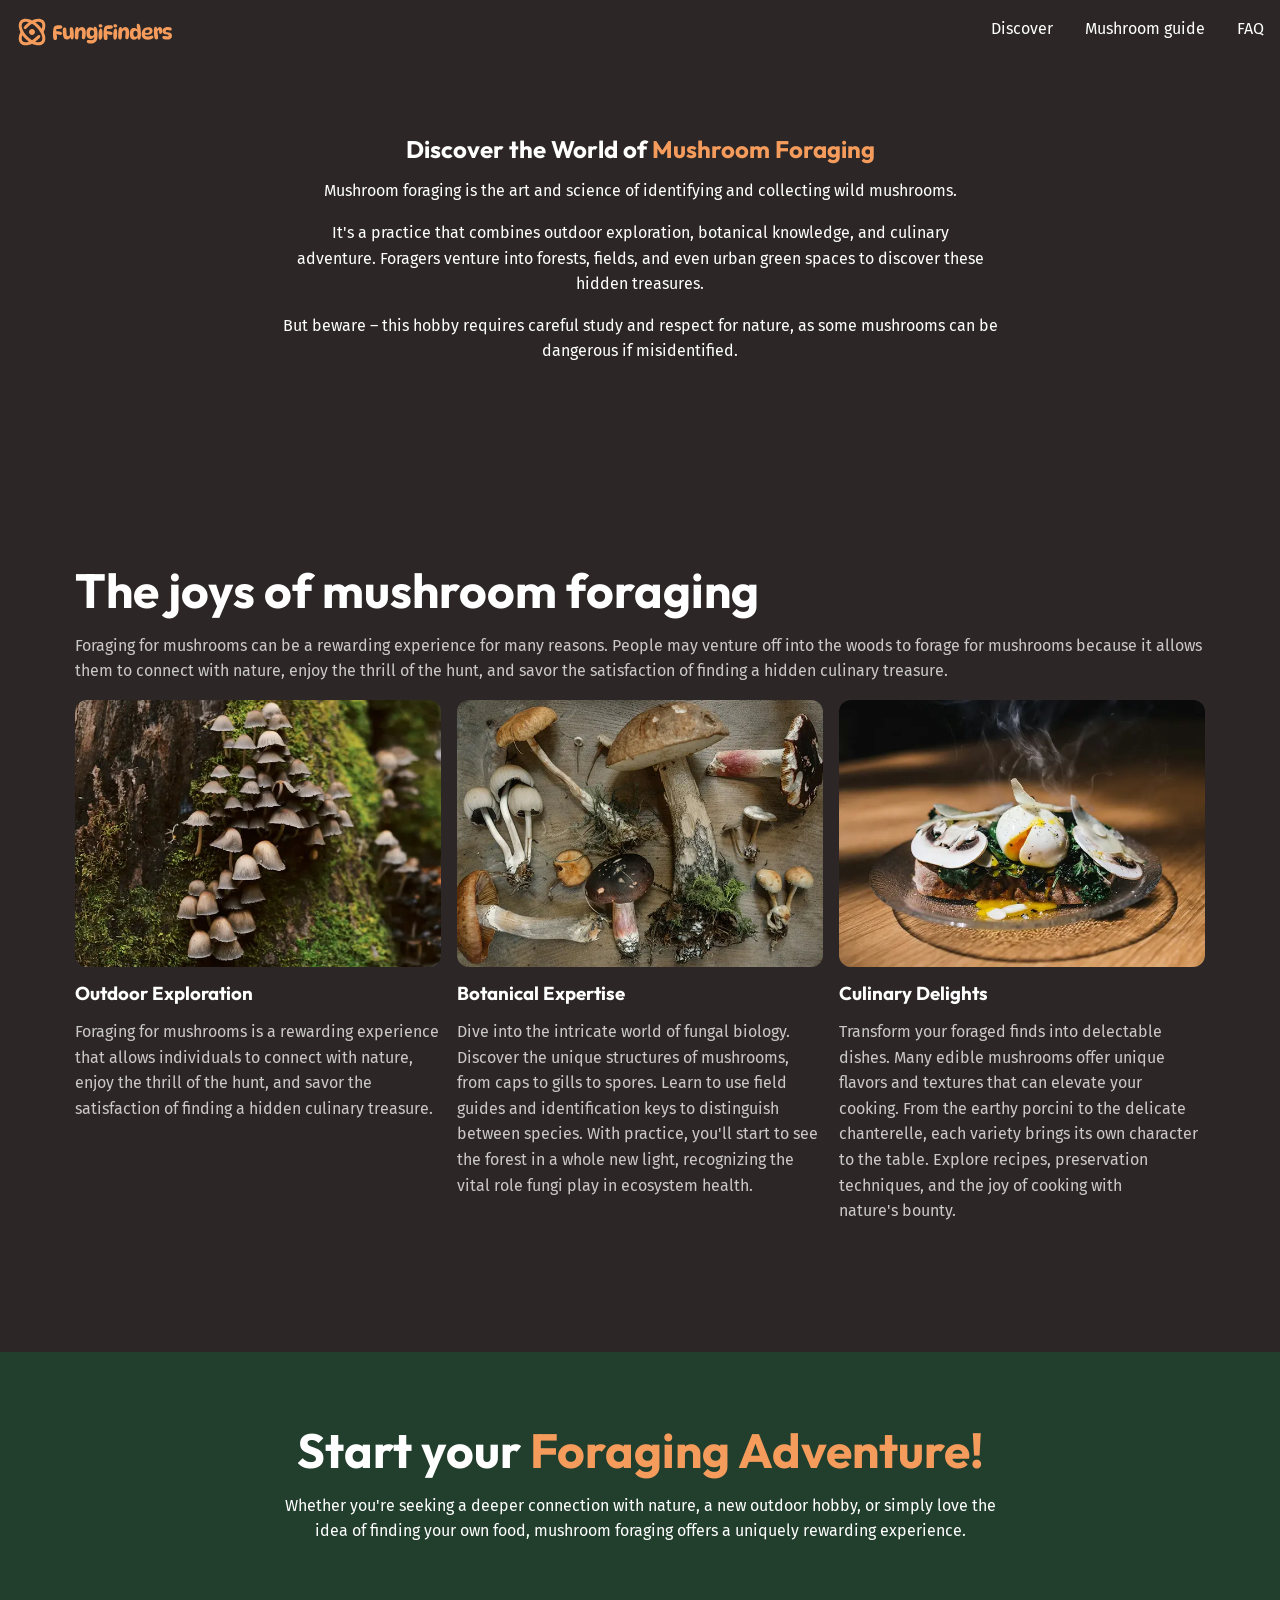
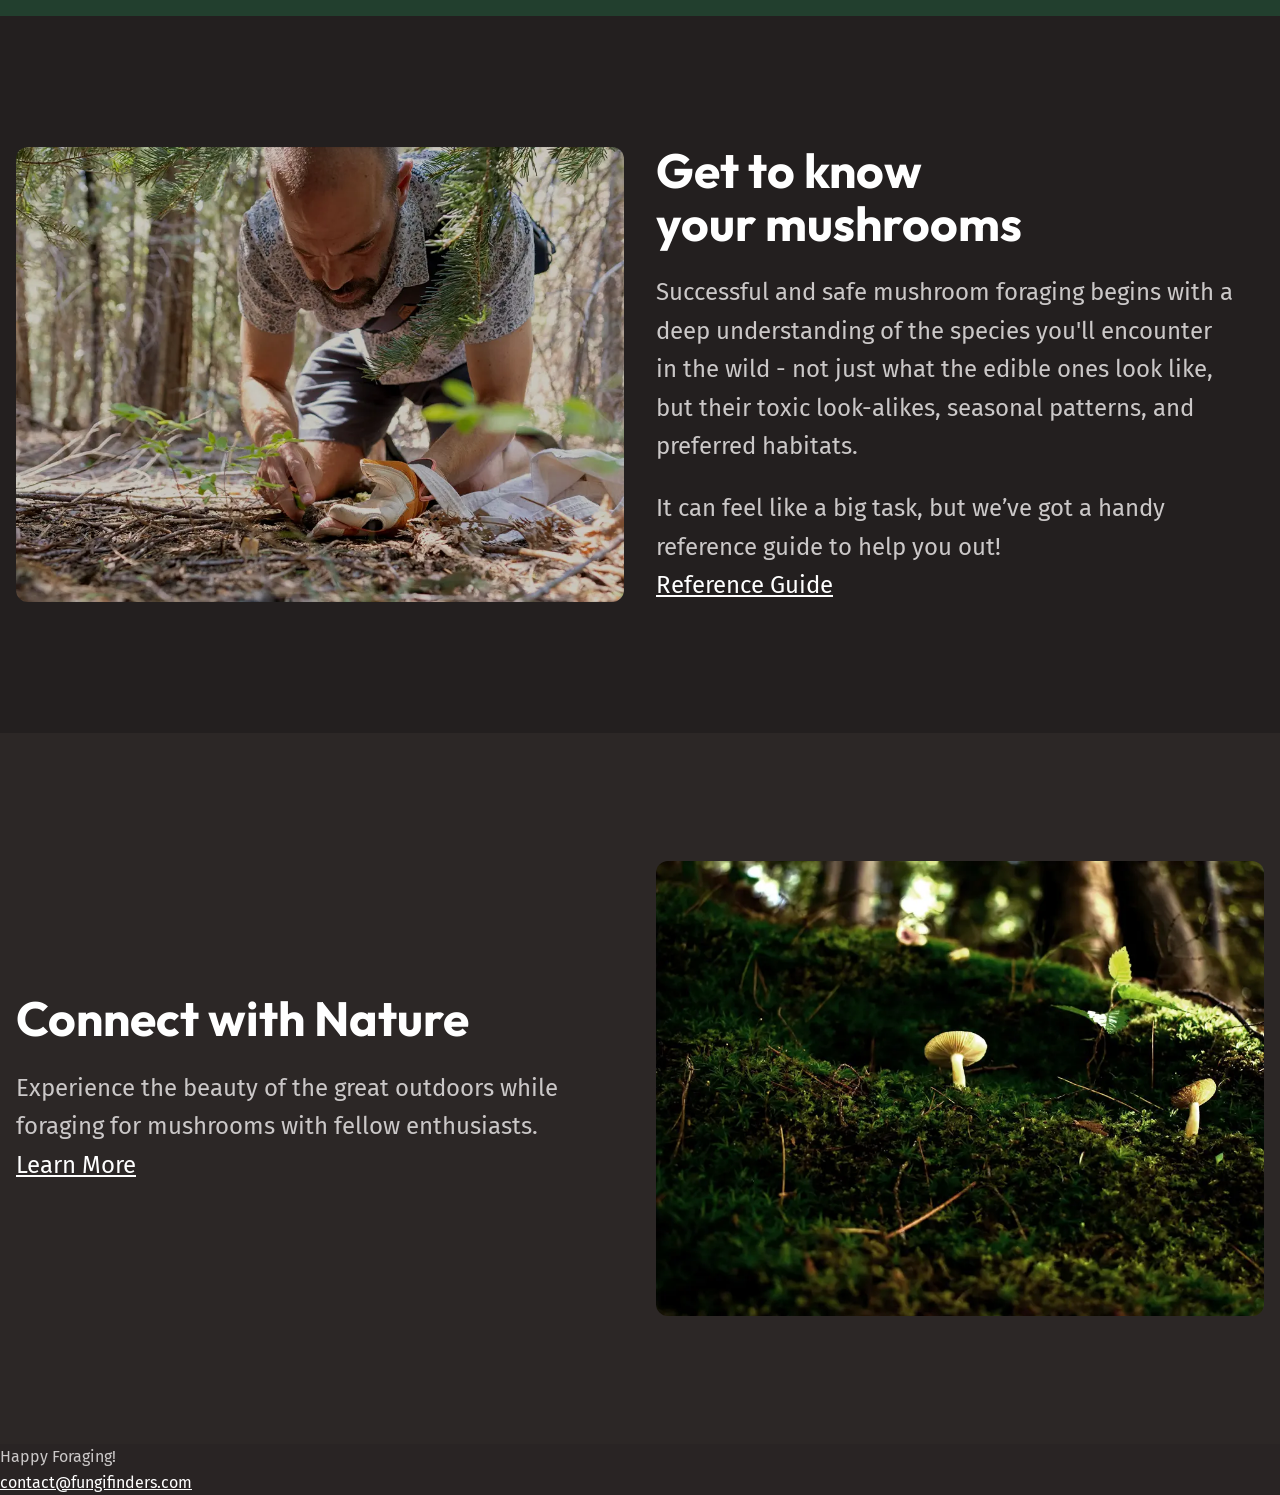
==== index.html @ a64740f5 "feat: creating flow by reintroduing margin via flow class and also gap using grid-flow class and add" ====
<!DOCTYPE html>
<html lang="en">
  <head>
    <meta charset="UTF-8" />
    <meta name="viewport" content="width=device-width, initial-scale=1.0" />
    <link href="styles/styles.css" rel="stylesheet" />
    <title>FungiFinders</title>
  </head>
  <body>
    <header class="site-header">
      <div class="wrapper" data-width="wide">
        <div class="site-header__inner">
          <img src="assets/images/fungi-finders.svg" alt="Fungi Finders" />
          <nav class="primary-navigation">
            <ul>
              <li><a href="/">Discover</a></li>
              <li><a href="#">Mushroom guide</a></li>
              <li><a href="#">FAQ</a></li>
            </ul>
          </nav>
        </div>
      </div>
    </header>
    <main>
      <section class="hero flow text-center section" data-padding="compact">
        <div class="wrapper">
          <h1>
            Discover the World of
            <span class="text-brand">Mushroom Foraging</span>
          </h1>
        </div>
        <div class="wrapper" data-width="narrow">
          <div class="flow text-high-contrast">
            <p>
              Mushroom foraging is the art and science of identifying and
              collecting wild mushrooms.
            </p>
            <p>
              It's a practice that combines outdoor exploration, botanical
              knowledge, and culinary adventure. Foragers venture into forests,
              fields, and even urban green spaces to discover these hidden
              treasures.
            </p>
            <p>
              But beware – this hobby requires careful study and respect for
              nature, as some mushrooms can be dangerous if misidentified.
            </p>
          </div>
        </div>
      </section>
      <section class="background-base section">
        <div class="wrapper flow">
          <h2 class="section-title">The joys of mushroom foraging</h2>
          <p>
            Foraging for mushrooms can be a rewarding experience for many
            reasons. People may venture off into the woods to forage for
            mushrooms because it allows them to connect with nature, enjoy the
            thrill of the hunt, and savor the satisfaction of finding a hidden
            culinary treasure.
          </p>
          <div class="equal-columns">
            <!-- Three Columns-->
            <div class="card grid-flow">
              <img
                src="assets/images/outdoor-exploration.webp"
                alt="Tightly grouped brown mushrooms growing up the side of a mossy tree trunk"
              />
              <h3>Outdoor Exploration</h3>
              <p>
                Foraging for mushrooms is a rewarding experience that allows
                individuals to connect with nature, enjoy the thrill of the
                hunt, and savor the satisfaction of finding a hidden culinary
                treasure.
              </p>
            </div>
            <div class="card grid-flow">
              <img
                src="assets/images/botanical-expertise.webp"
                alt="Various harvested wild mushrooms on a table"
              />
              <h3>Botanical Expertise</h3>
              <p>
                Dive into the intricate world of fungal biology. Discover the
                unique structures of mushrooms, from caps to gills to spores.
                Learn to use field guides and identification keys to distinguish
                between species. With practice, you'll start to see the forest
                in a whole new light, recognizing the vital role fungi play in
                ecosystem health.
              </p>
            </div>
            <div class="card grid-flow">
              <img
                src="assets/images/culinary-delight.webp"
                alt="A freshly cooked plate of food, still steaming, with several mushroom slices on it"
              />
              <h3>Culinary Delights</h3>
              <p>
                Transform your foraged finds into delectable dishes. Many edible
                mushrooms offer unique flavors and textures that can elevate
                your cooking. From the earthy porcini to the delicate
                chanterelle, each variety brings its own character to the table.
                Explore recipes, preservation techniques, and the joy of cooking
                with nature's bounty.
              </p>
            </div>
          </div>
        </div>
      </section>
      <section
        class="background-accent text-center section"
        data-padding="compact"
      >
        <div class="wrapper" data-width="narrow">
          <div class="flow text-high-contrast">
            <h2 class="section-title">
              Start your <span class="text-brand">Foraging Adventure!</span>
            </h2>
            <p>
              Whether you're seeking a deeper connection with nature, a new
              outdoor hobby, or simply love the idea of finding your own food,
              mushroom foraging offers a uniquely rewarding experience.
            </p>
          </div>
        </div>
      </section>
      <section class="background-extra-dark section">
        <div class="wrapper" data-width="wide">
          <div
            class="equal-columns"
            data-gap="large"
            data-vertical-alignment="centered"
          >
            <div>
              <img
                src="assets/images/get-to-know.webp"
                alt="A man on his hands and knees carefully digging a mushroom out of the forest floor"
              />
            </div>
            <div class="flow font-size-lg">
              <h2 class="section-title">Get to know your mushrooms</h2>
              <p>
                Successful and safe mushroom foraging begins with a deep
                understanding of the species you'll encounter in the wild - not
                just what the edible ones look like, but their toxic
                look-alikes, seasonal patterns, and preferred habitats.
              </p>
              <p>
                It can feel like a big task,
                <span>but we’ve got a handy reference guide</span>
                to help you out!
              </p>
              <a class="button" href="#"
                ><span class="visually-hidden"
                  >Learn more about wild mushrooms using our handy </span
                >Reference Guide</a
              >
            </div>
          </div>
        </div>
      </section>

      <section class="background-base section">
        <div class="wrapper" data-width="wide">
          <!-- Two Columns -->
          <div
            class="equal-columns"
            data-gap="large"
            data-vertical-alignment="centered"
          >
            <div class="flow font-size-lg">
              <h2 class="section-title">Connect with Nature</h2>
              <p>
                Experience the beauty of the great outdoors while foraging for
                mushrooms with fellow enthusiasts.
              </p>
              <a class="button" href="#"
                >Learn More
                <span class="visually-hidden">
                  about mushrooms with our helpful reference guide
                </span></a
              >
            </div>
            <div>
              <img
                src="assets/images/nature.webp"
                alt="A few small yellowish mushrooms growing on a mossy forest floor"
              />
            </div>
          </div>
        </div>
      </section>
    </main>
    <footer class="background-dark site-footer">
      <p>Happy Foraging!</p>
      <a href="mailto:contact@fungifinders.com">contact@fungifinders.com</a>
    </footer>
  </body>
</html>
---- styles/styles.css ----
@font-face {
  font-family: "Outfit";
  src: local("Outfit"), url("../assets/fonts/Outfit-Regular.ttf");
}

@font-face {
  font-family: "Outfit";
  src: local("Outfit Bold"), url("../assets/fonts/Outfit-Bold.ttf");
  font-weight: bold;
}

@font-face {
  font-family: "Fira Sans";
  src: local("FiraSans"), url("../assets/fonts/FiraSans-Regular.ttf");
}

@layer reset {
  *,
  *::before,
  *::after {
    box-sizing: border-box;
  }

  /* https://kilianvalkhof.com/2022/css-html/your-css-reset-needs-text-size-adjust-probably/ */
  html {
    -moz-text-size-adjust: none;
    -webkit-text-size-adjust: none;
    text-size-adjust: none;
  }

  body,
  h1,
  h2,
  h3,
  h4,
  p,
  figure,
  blockquote,
  dl,
  dd {
    margin: 0;
  }

  /* https://www.scottohara.me/blog/2019/01/12/lists-and-safari.html */
  [role="list"] {
    list-style: none;
    margin: 0;
    padding: 0;
  }

  body {
    min-block-size: 100vh;
    line-height: 1.6;
  }

  h1,
  h2,
  h3,
  button,
  input,
  label {
    line-height: 1.1;
  }

  h1,
  h2,
  h3,
  h4 {
    text-wrap: balance;
  }

  p,
  li {
    text-wrap: pretty;
  }

  img,
  picture {
    max-inline-size: 100%;
    display: block;
  }

  input,
  button,
  textarea,
  select {
    font: inherit;
  }
}

@layer base {
  :root {
    --clr-white: hsl(0, 0%, 100%);
    --clr-gray-100: hsl(0, 2%, 79%);
    --clr-brand-400: hsl(25, 88%, 75%);
    --clr-brand-500: hsl(25, 88%, 66%);
    --clr-green-400: hsl(143, 19%, 49%);
    --clr-green-500: hsl(143, 38%, 37%);
    --clr-green-600: hsl(145, 29%, 19%);
    --clr-brown-500: hsl(10, 5%, 25%);
    --clr-brown-600: hsl(9, 7%, 21%);
    --clr-brown-700: hsl(9, 8%, 16%);
    --clr-brown-800: hsl(0, 6%, 15%);
    --clr-brown-900: hsl(0, 6%, 13%);

    --clr-orange-500: hsl(28, 43%, 28%);
    --clr-red-500: hsl(359, 34%, 24%);
    --clr-teal-500: hsl(186, 42%, 25%);

    --ff-body: "Fira Sans", sans-serif;
    --ff-heading: "Outfit", sans-serif;

    --fs-300: 0.875rem;
    --fs-400: 1rem;
    --fs-500: 1.125rem;
    --fs-600: 1.25rem;
    --fs-700: 1.5rem;
    --fs-800: 2rem;
    --fs-900: 3.75rem;
    --fs-1000: 3.75rem;

    @media (width > 760px) {
      --fs-500: 1.25rem;
      --fs-600: 1.5rem;
      --fs-700: 2rem;
      --fs-800: 3rem;
      --fs-900: 5rem;
      --fs-1000: 7.5rem;
    }
  }

  :root {
    --text-main: var(--clr-gray-100);
    --text-high-contrast: var(--clr-white);
    --text-brand: var(--clr-brand-500);
    --text-brand-light: var(--clr-brand-400);

    --background-accent-light: var(--clr-green-400);
    --background-accent-main: var(--clr-green-500);
    --background-accent-dark: var(--clr-green-600);

    --background-extra-light: var(--clr-brown-500);
    --background-light: var(--clr-brown-600);
    --background-main: var(--clr-brown-700);
    --background-dark: var(--clr-brown-800);
    --background-extra-dark: var(--clr-brown-900);

    --font-size-heading-sm: var(--fs-700);
    --font-size-heading-regular: var(--fs-800);
    --font-size-heading-lg: var(--fs-900);
    --font-size-heading-xl: var(--fs-1000);

    --font-size-sm: var(--fs-300);
    --font-size-regular: var(--fs-400);
    --font-size-md: var(--fs-500);
    --font-size-lg: var(--fs-600);

    --border-radius-1: 0.25rem;
    --border-radius-2: 0.5rem;
    --border-radius-3: 0.75rem;
  }

  html {
    font-family: var(--ff-body);
    line-height: 1.6;
  }

  body {
    font-size: var(--font-size-regular);
    color: var(--text-main);
    background-color: var(--background-main);
  }

  h1,
  h2,
  h3,
  h4 {
    font-family: var(--ff-heading);
    font-weight: 700;
    color: var(--text-high-contrast);
  }

  a {
    color: var(--text-high-contrast);
  }

  a:hover,
  a:focus-visible {
    color: var(--text-brand);
  }

  img {
    border-radius: var(--border-radius-2);

    @media (width > 760px) {
      border-radius: var(--border-radius-3);
    }
  }
}

@layer layout {
  .flow > * + * {
    margin-block-start: 1em;
  }

  .grid-flow {
    display: grid;
    gap: var(--grid-flow-space, 1rem);
    align-content: start;
    justify-items: start;
  }

  .section {
    --padding: 3.75rem;
    padding-block: var(--padding);

    @media (width > 760px) {
      --padding: 8rem;

      &[data-padding="compact"] {
        --padding: 4.5rem;
      }
    }
  }

  .wrapper {
    --wrapper-max-size: 1130px;

    max-inline-size: var(--wrapper-max-size);
    margin-inline: auto;
    padding-inline: 1rem;

    /* help to match figma width size by removing padding from width*/
    box-sizing: content-box;

    &[data-width="narrow"] {
      --wrapper-max-size: 720px;
    }
    &[data-width="wide"] {
      --wrapper-max-size: 1330px;
    }
  }
}

@layer components {
  .site-header {
    padding-block: 1rem;
  }

  .site-header__inner {
    display: flex;
    justify-content: space-between;
    gap: 0.5rem 2rem;
    flex-wrap: wrap;
  }
  .primary-navigation {
    ul {
      display: flex;
      gap: 2rem;
      flex-wrap: wrap;
      list-style: none;
      margin: 0;
      padding: 0;
    }
    a {
      text-decoration: none;
    }
  }

  .equal-columns {
    display: grid;
    gap: var(--equal-columns-gap, 1rem);
    align-items: var(--equal-columns-vertical-alignment, stretch);

    @media (width > 760px) {
      grid-auto-flow: column;
      grid-auto-columns: 1fr;
    }

    &[data-gap="large"] {
      --equal-columns-gap: 2rem;
    }
    &[data-vertical-alignment="centered"] {
      --equal-columns-vertical-alignment: center;
    }
  }
}

@layer utilities {
  .visually-hidden {
    clip: rect(0 0 0 0);
    clip-path: inset(50%);
    height: 1px;
    overflow: hidden;
    position: absolute;
    white-space: nowrap;
    width: 1px;
  }

  .text-center {
    text-align: center;
  }

  .text-brand {
    color: var(--text-brand);
  }

  .text-high-contrast {
    color: var(--text-high-contrast);
  }

  .section-title {
    font-size: var(--font-size-heading-regular);
  }

  .background-base {
    background-color: var(--background-main);
  }
  .background-light {
    background-color: var(--background-light);
  }
  .background-extra-light {
    background-color: var(--background-extra-light);
  }
  .background-dark {
    background-color: var(--background-dark);
  }
  .background-extra-dark {
    background-color: var(--background-extra-dark);
  }

  .background-accent {
    background-color: var(--background-accent-dark);
  }

  .font-size-sm {
    font-size: var(--font-size-sm);
  }

  .font-size-regular {
    font-size: var(--font-size-regular);
  }
  .font-size-md {
    font-size: var(--font-size-md);
  }
  .font-size-lg {
    font-size: var(--font-size-lg);
  }
}
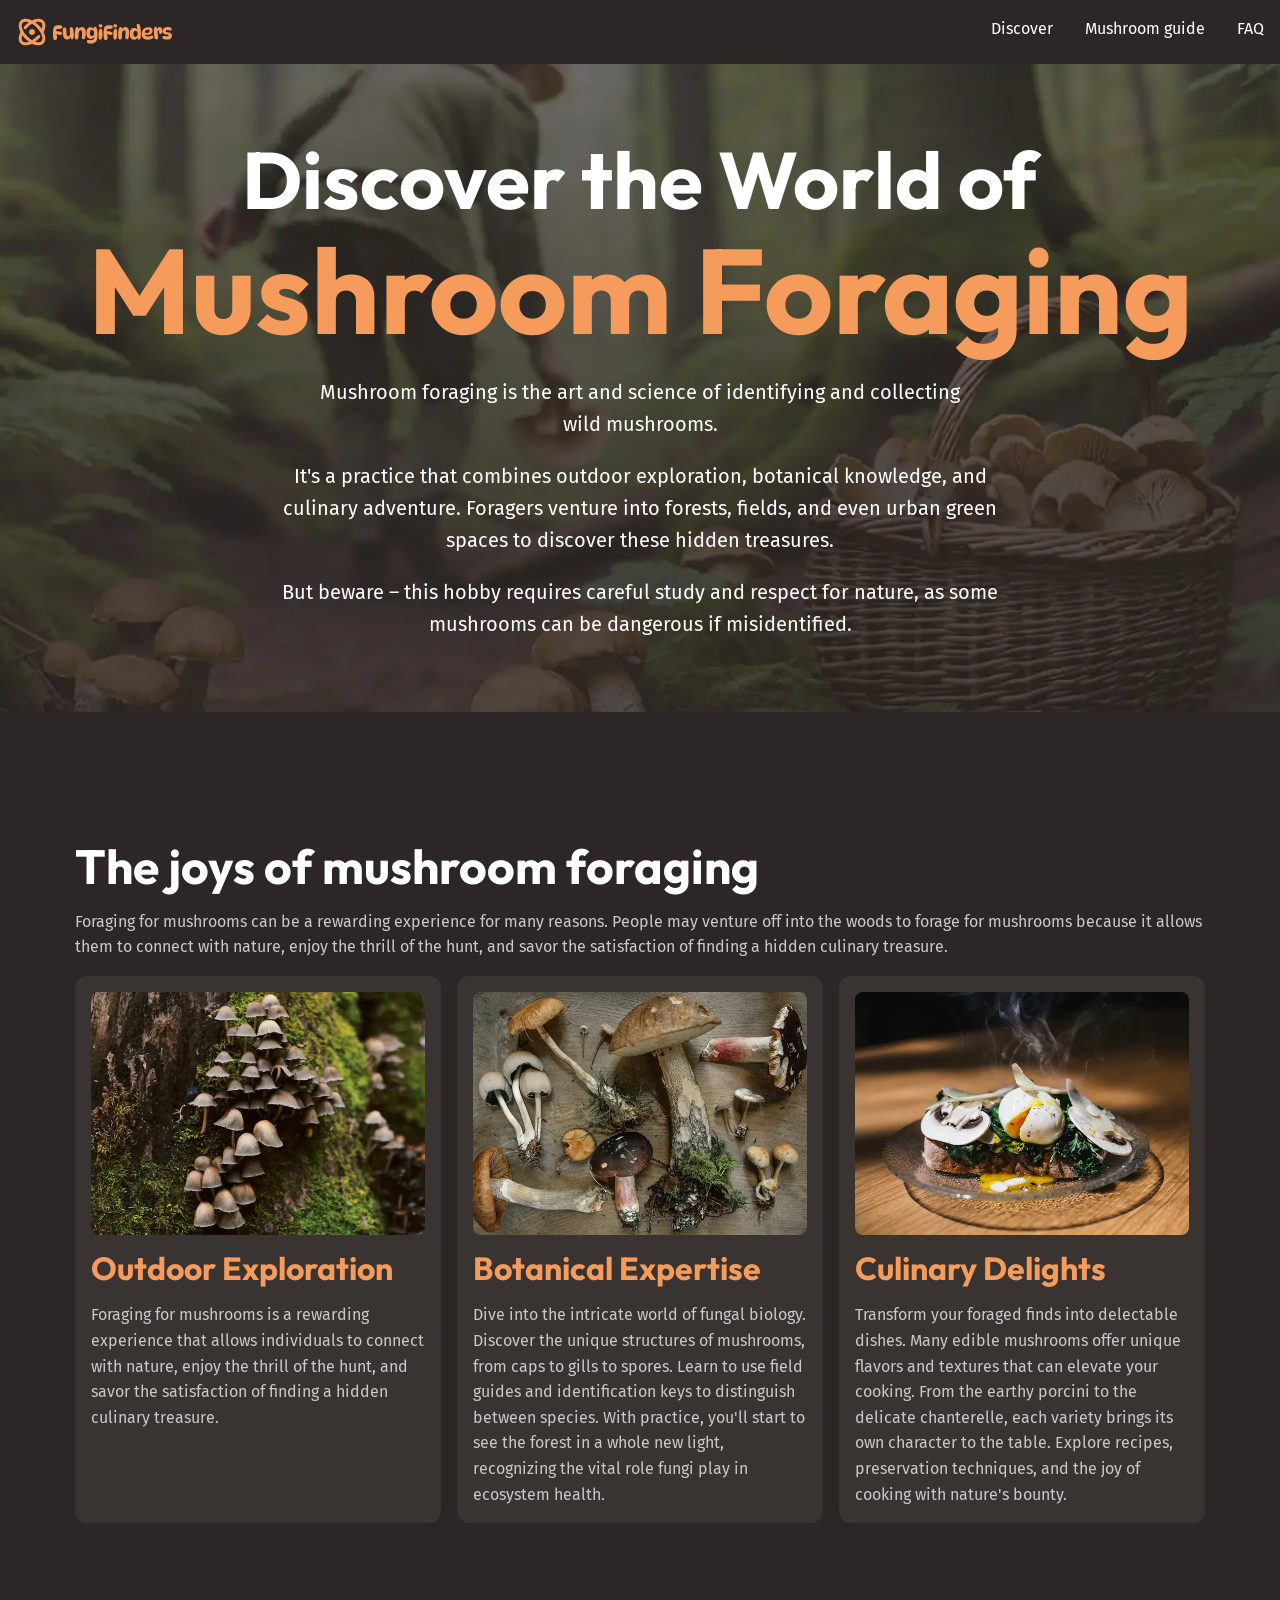
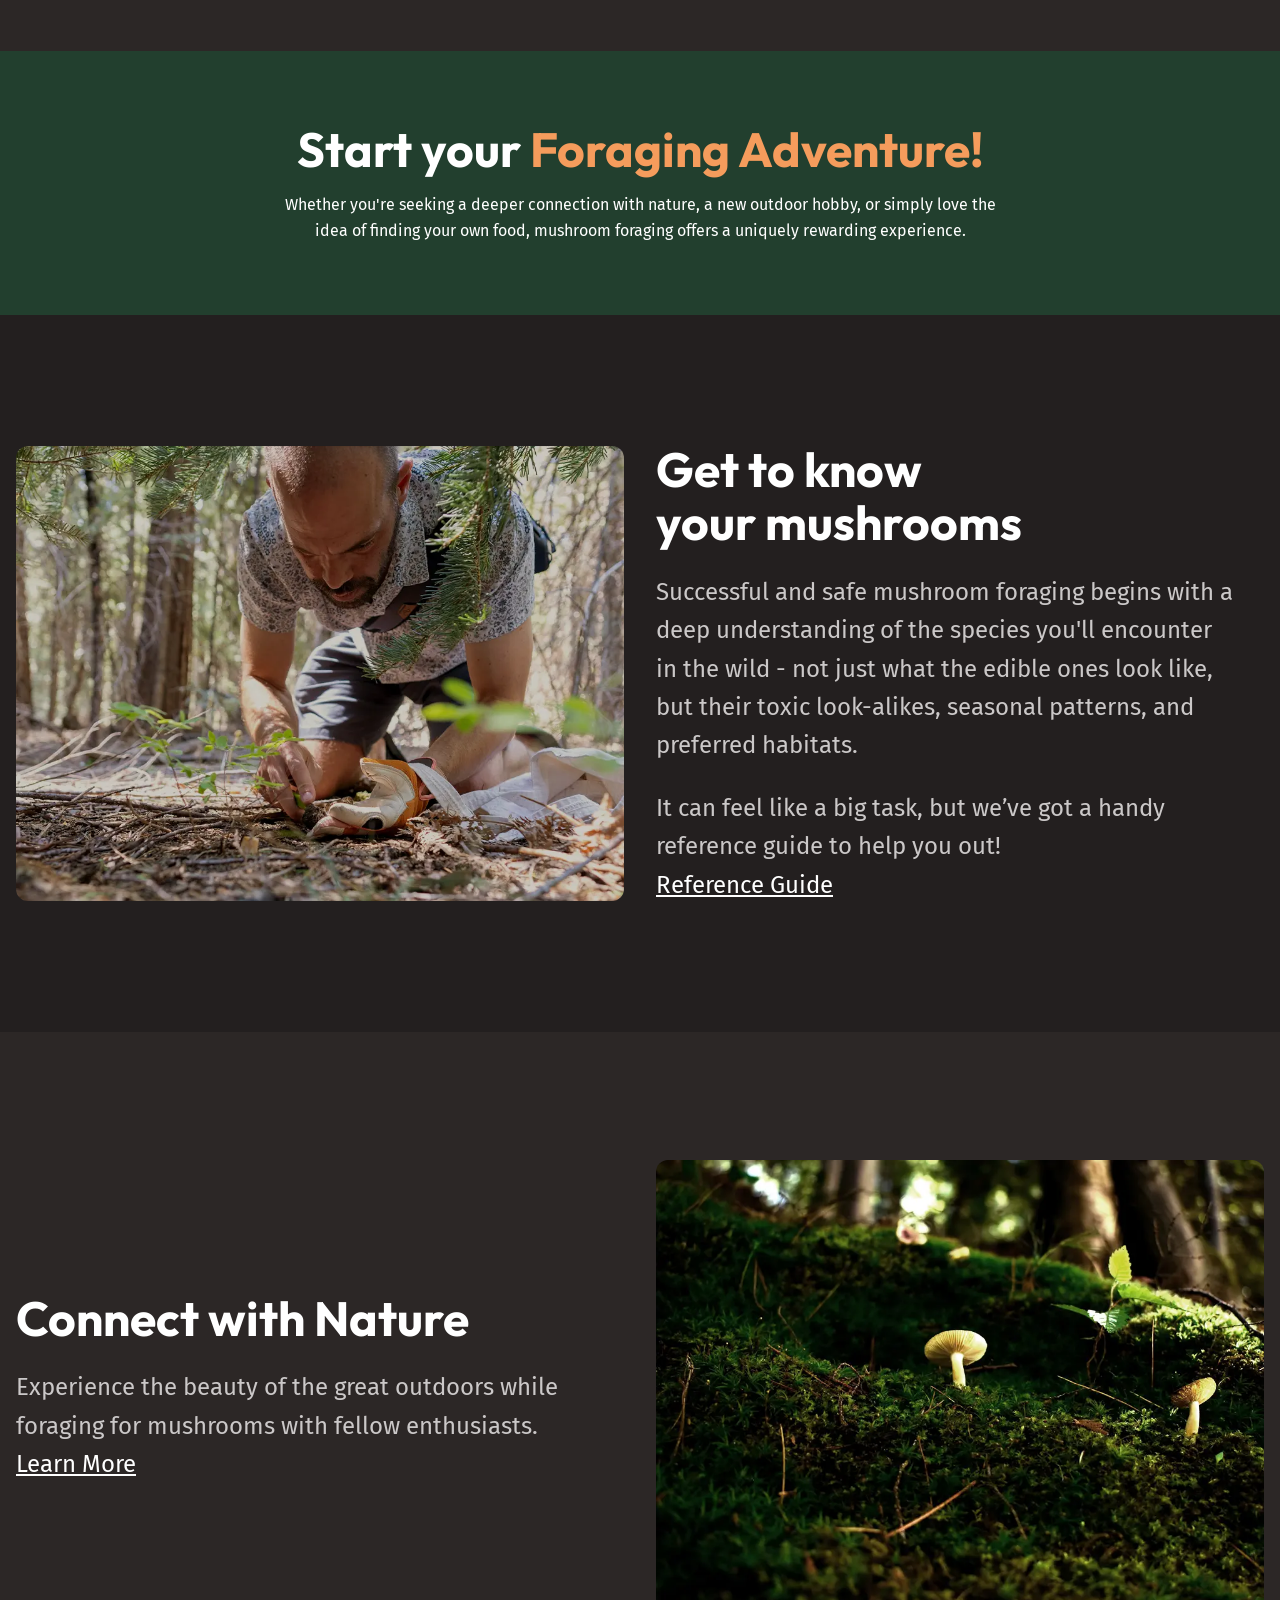
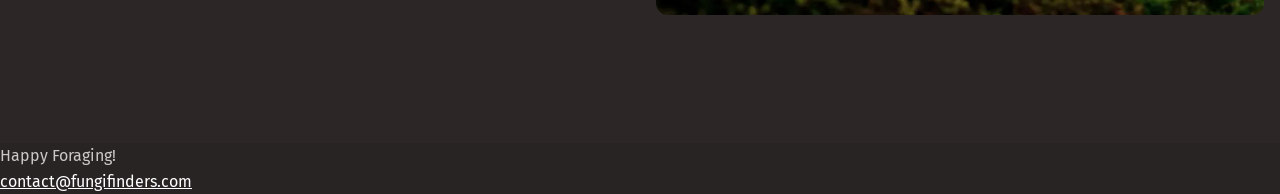
==== commit 68ed3e7e: "style: create a class for card layout using two custom properties to control the font size and color" ====
--- a/index.html
+++ b/index.html
@@ -22,15 +22,15 @@
       </div>
     </header>
     <main>
-      <section class="hero flow text-center section" data-padding="compact">
+      <section class="hero flow section" data-padding="compact">
         <div class="wrapper">
-          <h1>
+          <h1 class="hero__title">
             Discover the World of
-            <span class="text-brand">Mushroom Foraging</span>
+            <span>Mushroom Foraging</span>
           </h1>
         </div>
         <div class="wrapper" data-width="narrow">
-          <div class="flow text-high-contrast">
+          <div class="flow">
             <p>
               Mushroom foraging is the art and science of identifying and
               collecting wild mushrooms.
@@ -60,12 +60,12 @@
           </p>
           <div class="equal-columns">
             <!-- Three Columns-->
-            <div class="card grid-flow">
+            <div class="card">
               <img
                 src="assets/images/outdoor-exploration.webp"
                 alt="Tightly grouped brown mushrooms growing up the side of a mossy tree trunk"
               />
-              <h3>Outdoor Exploration</h3>
+              <h3 class="card__title">Outdoor Exploration</h3>
               <p>
                 Foraging for mushrooms is a rewarding experience that allows
                 individuals to connect with nature, enjoy the thrill of the
@@ -73,12 +73,12 @@
                 treasure.
               </p>
             </div>
-            <div class="card grid-flow">
+            <div class="card">
               <img
                 src="assets/images/botanical-expertise.webp"
                 alt="Various harvested wild mushrooms on a table"
               />
-              <h3>Botanical Expertise</h3>
+              <h3 class="card__title">Botanical Expertise</h3>
               <p>
                 Dive into the intricate world of fungal biology. Discover the
                 unique structures of mushrooms, from caps to gills to spores.
@@ -88,12 +88,12 @@
                 ecosystem health.
               </p>
             </div>
-            <div class="card grid-flow">
+            <div class="card">
               <img
                 src="assets/images/culinary-delight.webp"
                 alt="A freshly cooked plate of food, still steaming, with several mushroom slices on it"
               />
-              <h3>Culinary Delights</h3>
+              <h3 class="card__title">Culinary Delights</h3>
               <p>
                 Transform your foraged finds into delectable dishes. Many edible
                 mushrooms offer unique flavors and textures that can elevate
--- a/styles/styles.css
+++ b/styles/styles.css
@@ -202,14 +202,7 @@
   .flow > * + * {
     margin-block-start: 1em;
   }
-
-  .grid-flow {
-    display: grid;
-    gap: var(--grid-flow-space, 1rem);
-    align-content: start;
-    justify-items: start;
-  }
-
+  
   .section {
     --padding: 3.75rem;
     padding-block: var(--padding);
@@ -283,6 +276,43 @@
     &[data-vertical-alignment="centered"] {
       --equal-columns-vertical-alignment: center;
     }
+  }
+
+  .hero {
+    text-align: center;
+    color: var(--text-high-contrast);
+    font-size: var(--font-size-md);
+    background-image: url("../assets/images/hero.webp");
+    background-size: cover;
+    background-position: center;
+  }
+
+  .hero__title {
+    font-size: var(--font-size-heading-lg);
+
+    span {
+      color: var(--text-brand);
+      font-size: var(--font-size-heading-xl);
+      display: block;
+    }
+  }
+
+  .card {
+    display: grid;
+    gap: var(--card-gap, 1rem);
+    align-content: start;
+    justify-items: start;
+    padding: 1rem;
+    border-radius: var(--border-radius-3);
+    background-color: var(--background-light);
+
+    img {
+      border-radius: var(--border-radius-2);
+    }
+  }
+  .card__title {
+    color: var(--card-title-color, var(--text-brand));
+    font-size: var(--card-title-font-size, var(--font-size-heading-sm));
   }
 }
 
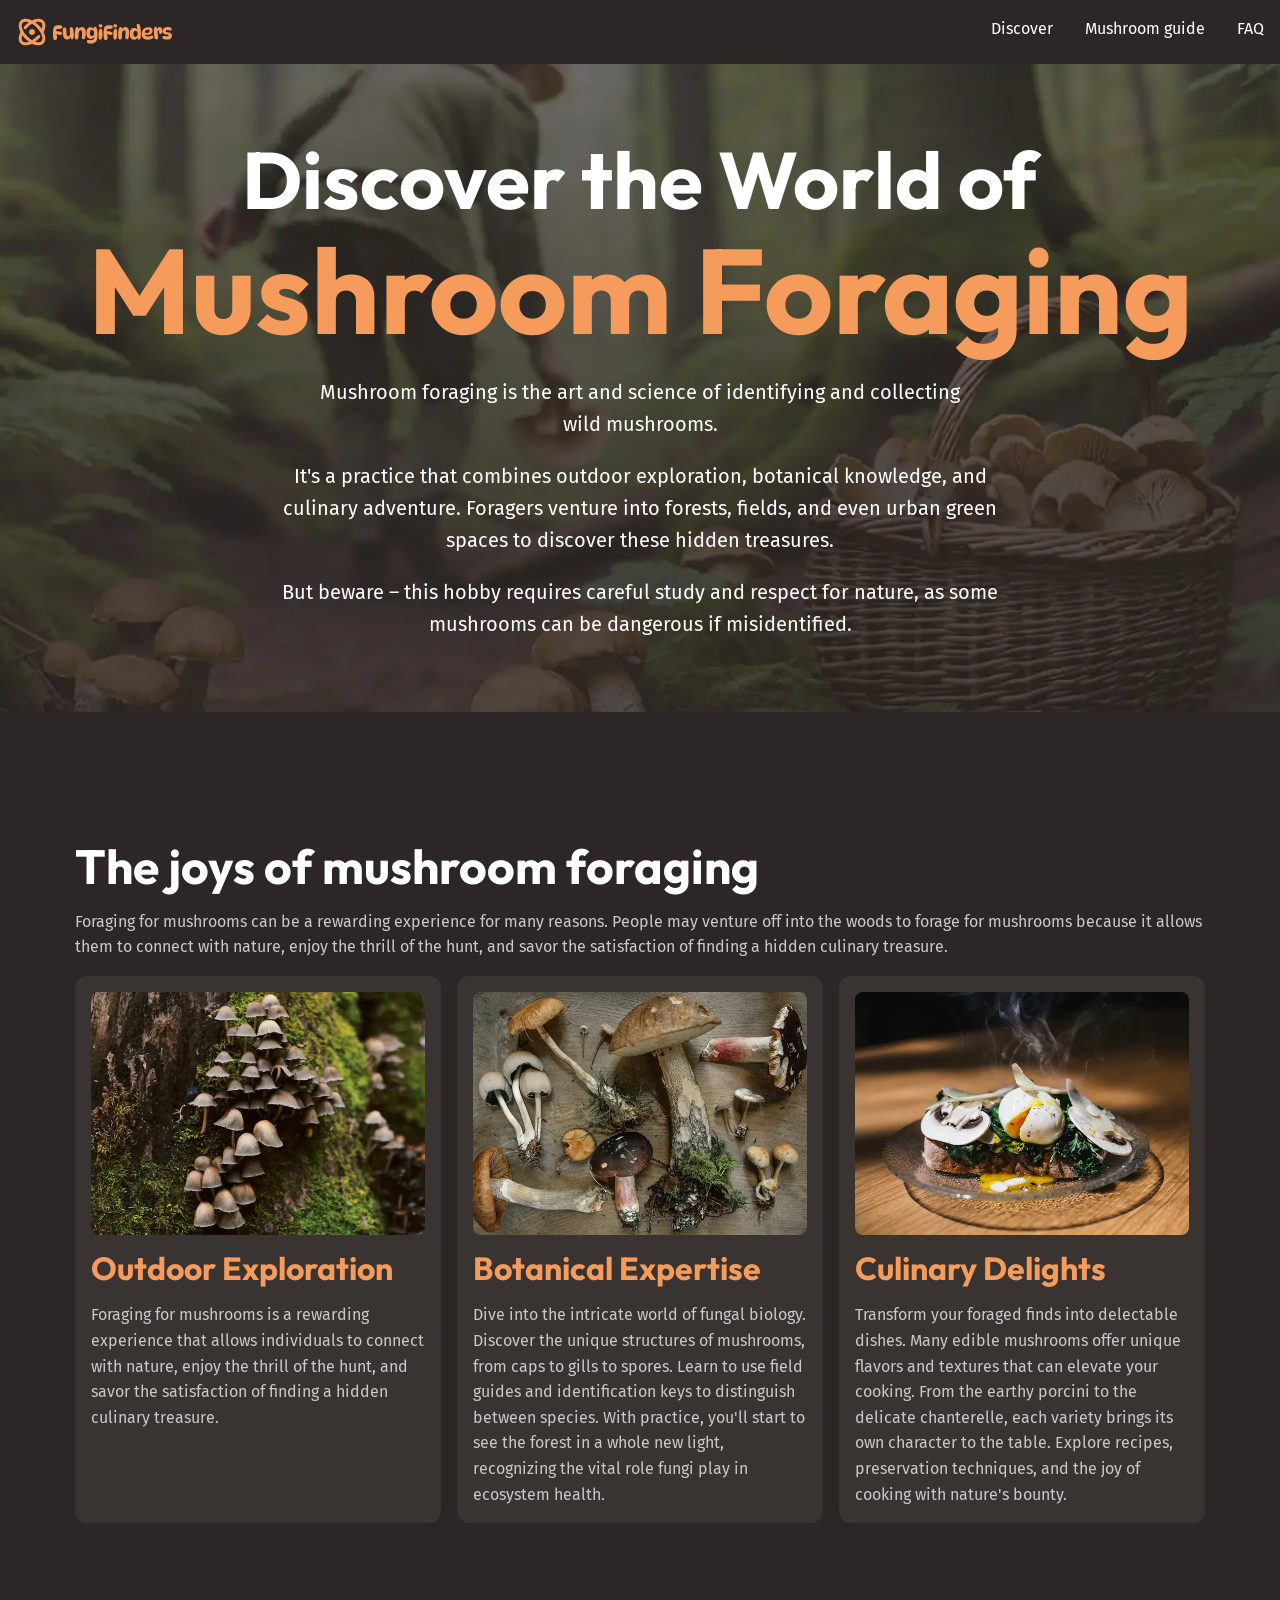
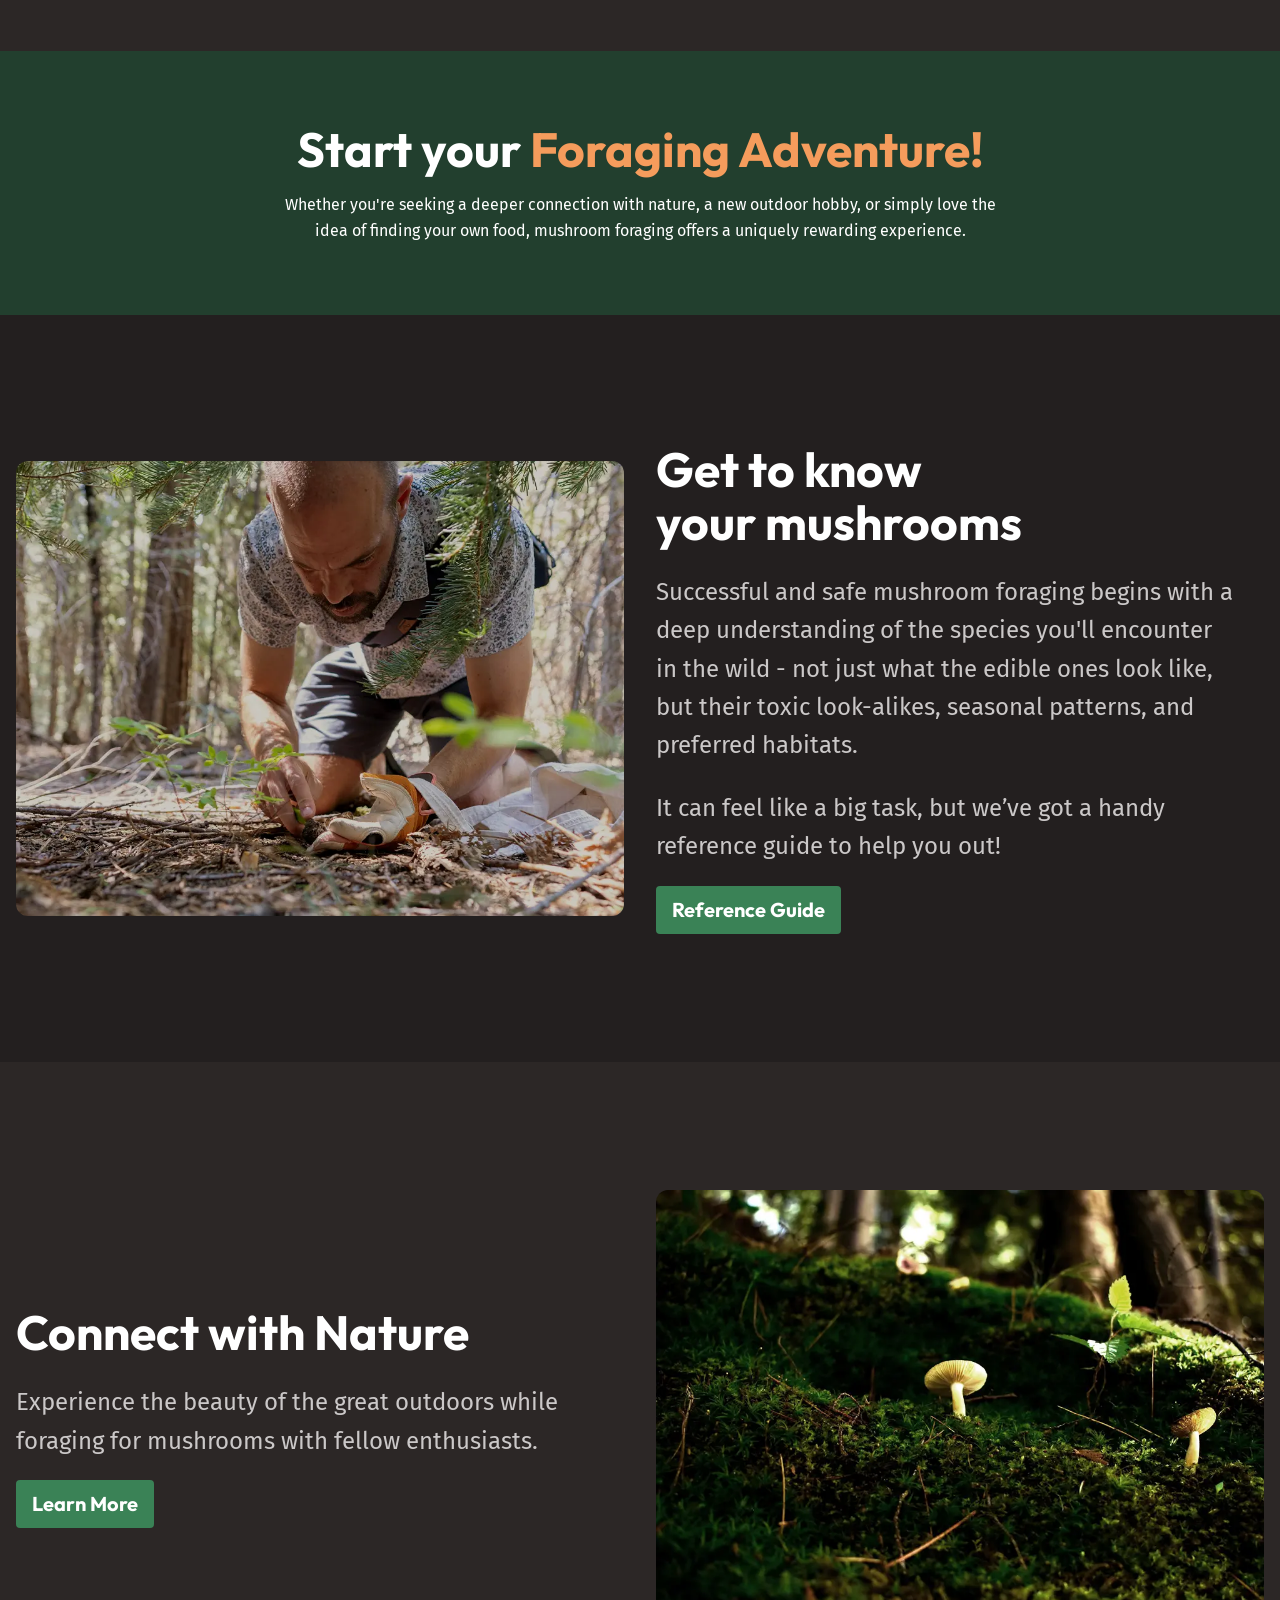
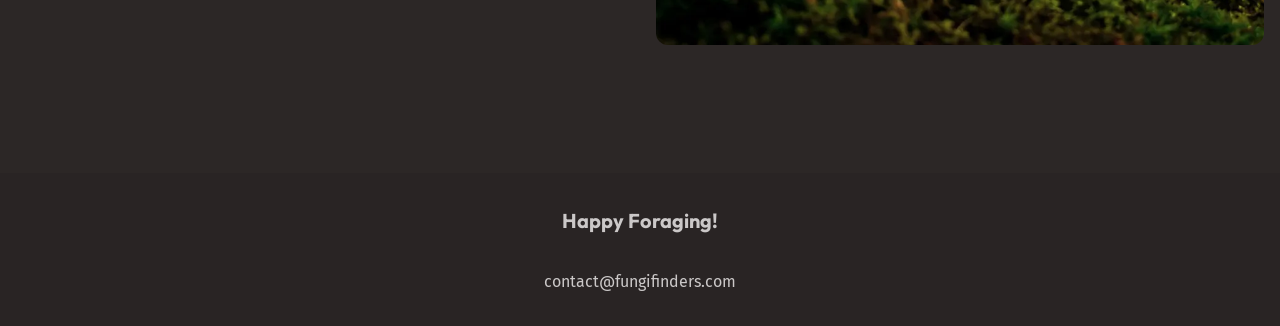
==== commit cb84264d: "style: style the footer class and refactor it's markup to remove utility style classes." ====
--- a/index.html
+++ b/index.html
@@ -190,8 +190,8 @@
         </div>
       </section>
     </main>
-    <footer class="background-dark site-footer">
-      <p>Happy Foraging!</p>
+    <footer class="site-footer">
+      <p class="site-footer__title">Happy Foraging!</p>
       <a href="mailto:contact@fungifinders.com">contact@fungifinders.com</a>
     </footer>
   </body>
--- a/styles/styles.css
+++ b/styles/styles.css
@@ -202,7 +202,7 @@
   .flow > * + * {
     margin-block-start: 1em;
   }
-  
+
   .section {
     --padding: 3.75rem;
     padding-block: var(--padding);
@@ -260,6 +260,31 @@
     }
   }
 
+  .site-footer {
+    background-color: var(--background-dark);
+    padding-block: 2rem;
+    text-align: center;
+
+    display: grid;
+    gap: 2rem;
+
+    a {
+      text-decoration: none;
+      color: var(--text-main);
+
+      &:hover,
+      &:focus-visible {
+        color: var(--text-brand-light);
+      }
+    }
+  }
+
+  .site-footer__title {
+    font-size: var(--font-size-md);
+    font-family: var(--ff-heading);
+    font-weight: 700;
+  }
+
   .equal-columns {
     display: grid;
     gap: var(--equal-columns-gap, 1rem);
@@ -313,6 +338,24 @@
   .card__title {
     color: var(--card-title-color, var(--text-brand));
     font-size: var(--card-title-font-size, var(--font-size-heading-sm));
+  }
+
+  .button {
+    display: inline-flex;
+    cursor: pointer;
+    text-decoration: none;
+    font-size: var(--font-size-md);
+    font-family: var(--ff-heading);
+    font-weight: 700;
+    background-color: var(--background-accent-main);
+    padding: 0.5rem 1rem;
+    border-radius: var(--border-radius-1);
+  }
+
+  .button:hover,
+  .button:focus-visible {
+    color: var(--text-high-contrast);
+    background-color: var(--background-accent-light);
   }
 }
 
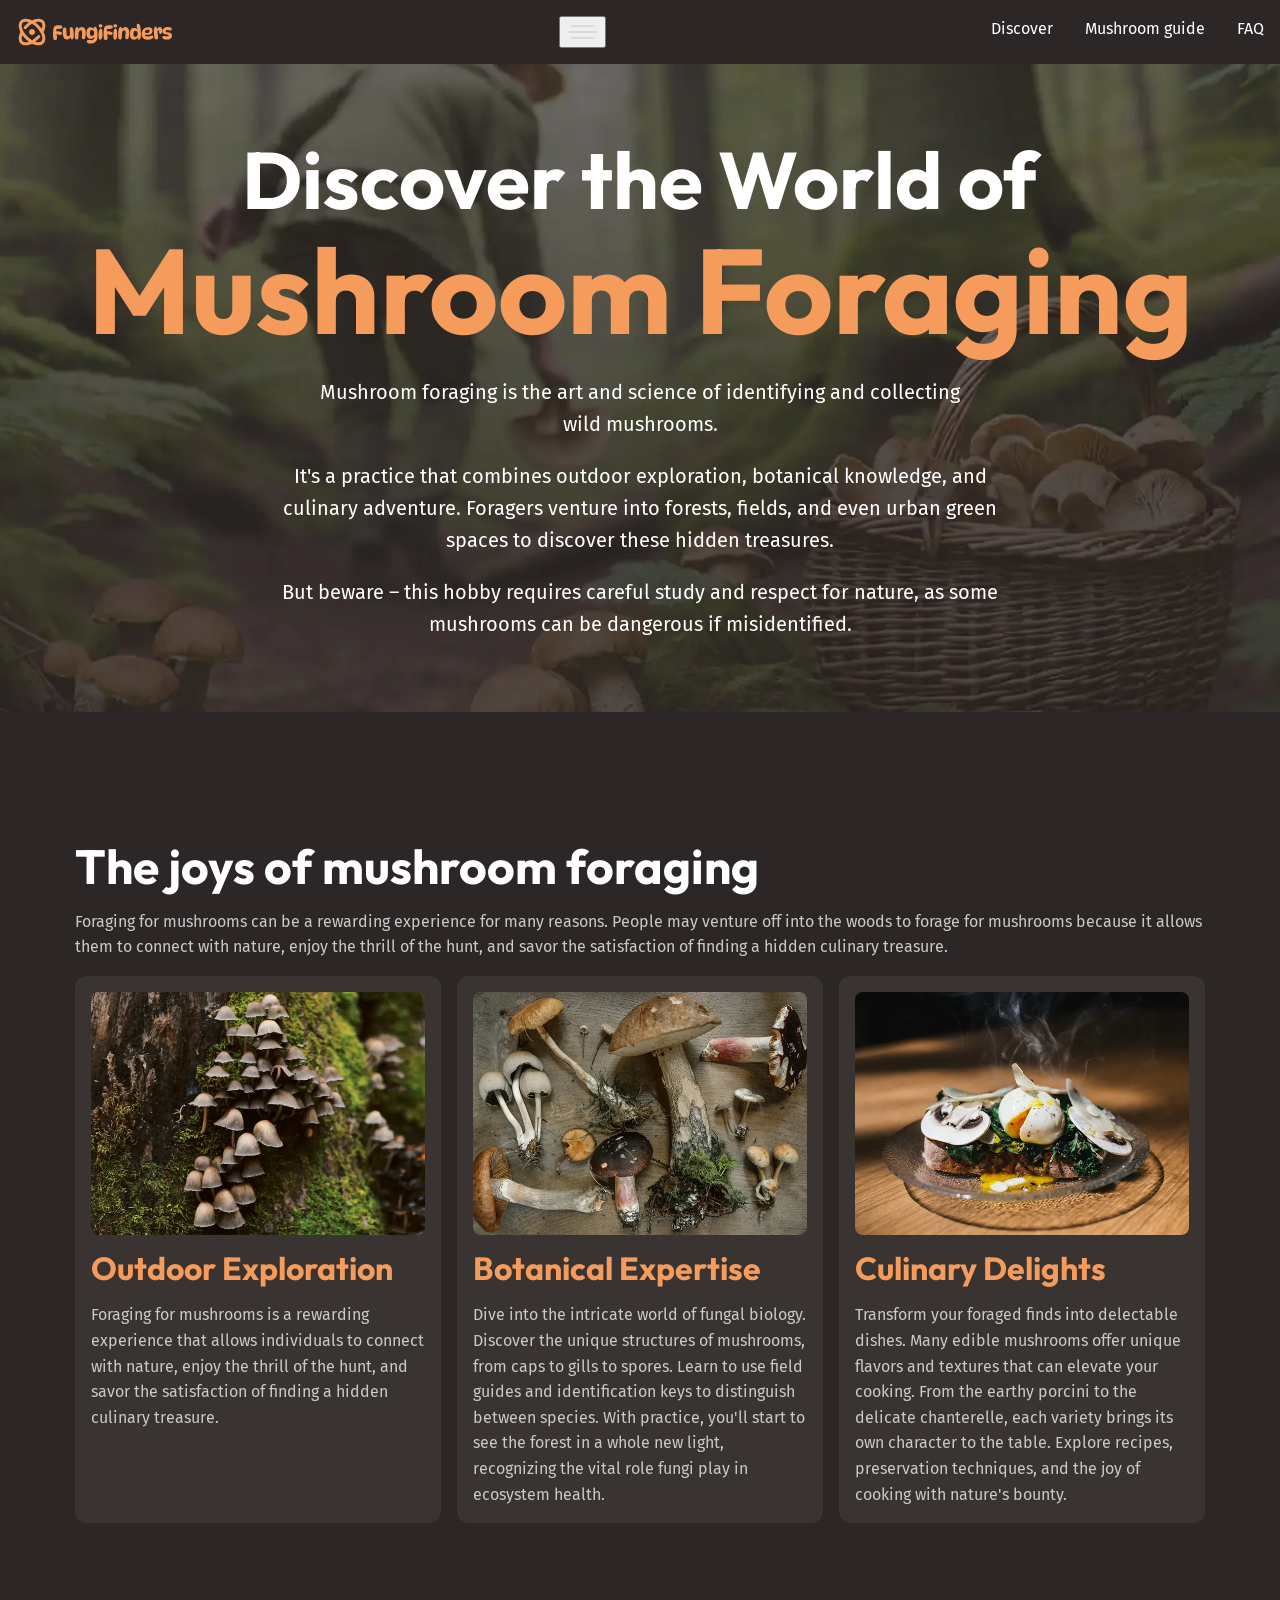
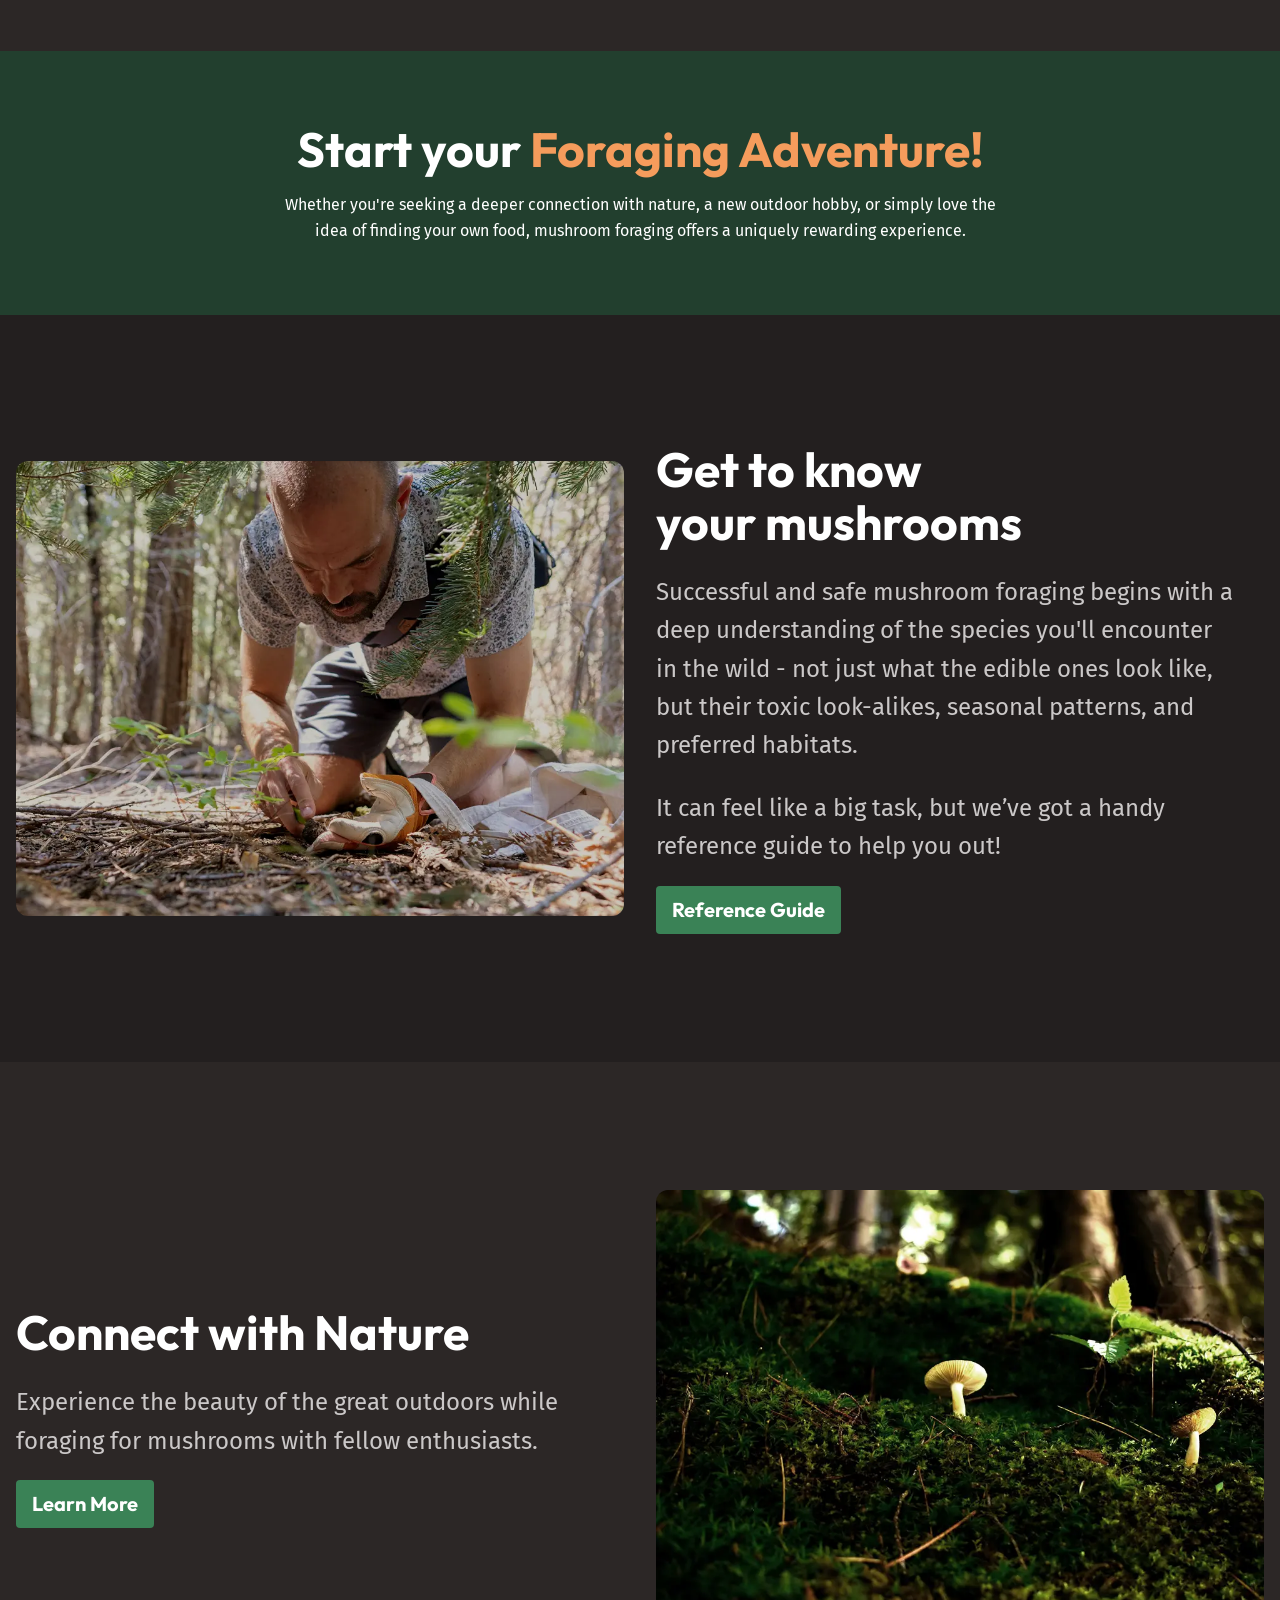
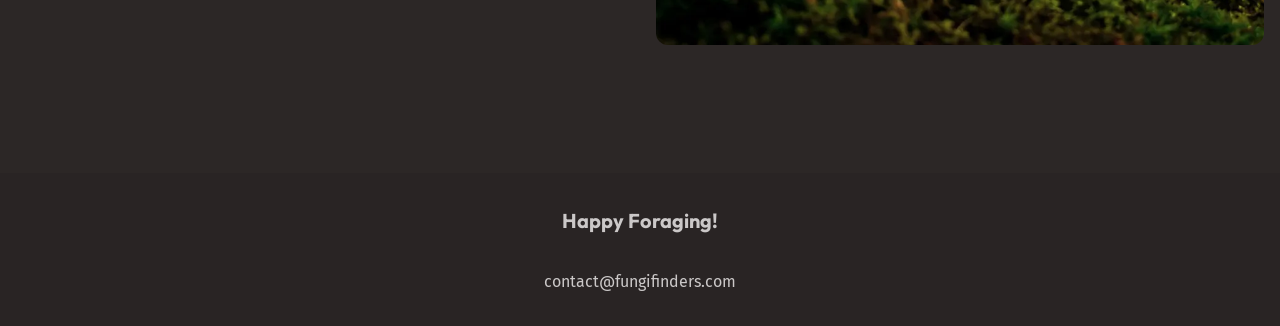
==== commit bab27f11: "feat: restrcute site-header to inlcude a button which hold menu icon and linked to the nav via aria-" ====
--- a/index.html
+++ b/index.html
@@ -11,7 +11,11 @@
       <div class="wrapper" data-width="wide">
         <div class="site-header__inner">
           <img src="assets/images/fungi-finders.svg" alt="Fungi Finders" />
-          <nav class="primary-navigation">
+          <button aria-controls="primary-nav" aria-expanded="false">
+            <span class="visually-hidden">Menu</span>
+            <img src="assets/images/hamburger.svg" alt="" />
+          </button>
+          <nav id="primary-nav" class="primary-navigation">
             <ul>
               <li><a href="/">Discover</a></li>
               <li><a href="#">Mushroom guide</a></li>
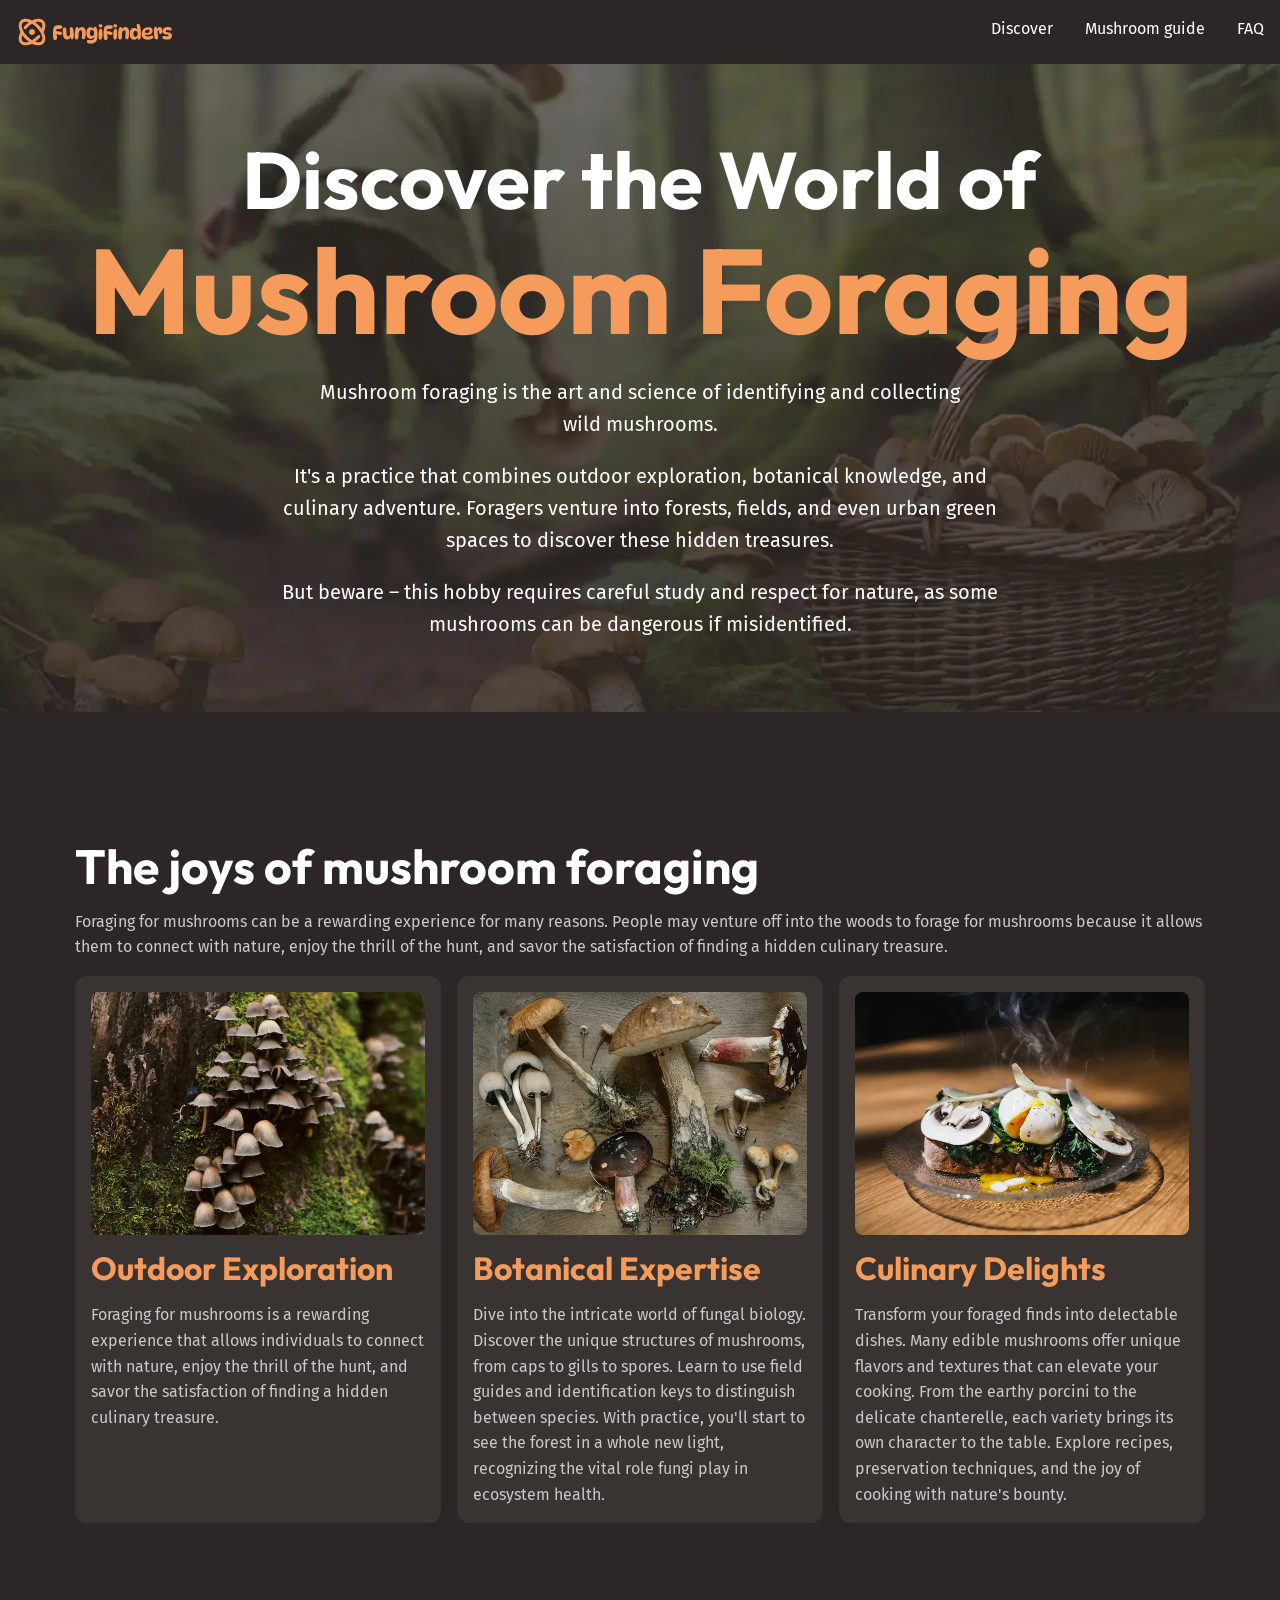
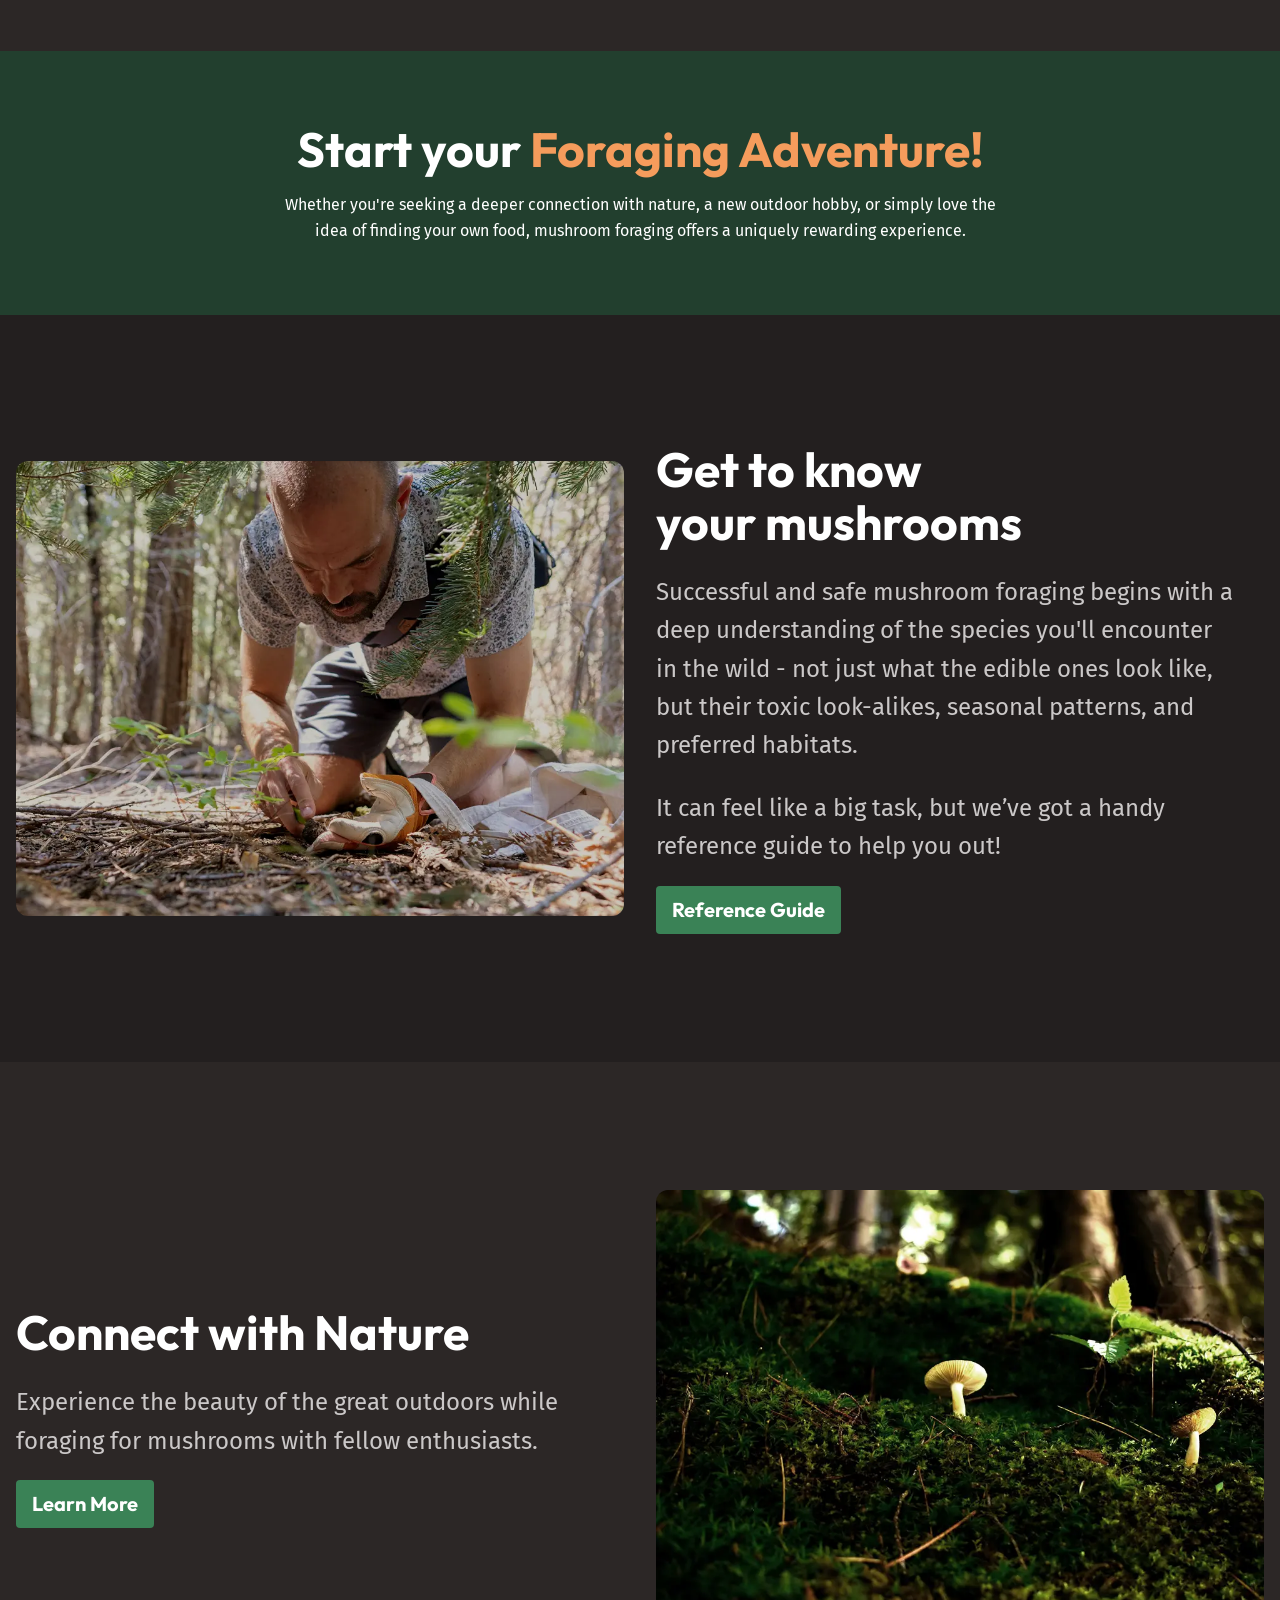
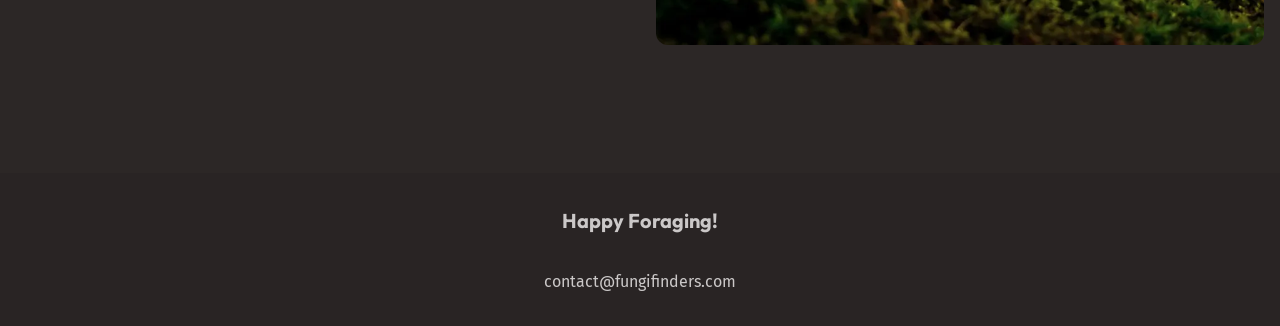
==== commit 3a3a4d27: "style: add js and css to hide/display hamburger Menu and primary navigation" ====
--- a/index.html
+++ b/index.html
@@ -4,6 +4,7 @@
     <meta charset="UTF-8" />
     <meta name="viewport" content="width=device-width, initial-scale=1.0" />
     <link href="styles/styles.css" rel="stylesheet" />
+    <script src="main.js" defer></script>
     <title>FungiFinders</title>
   </head>
   <body>
--- a/styles/styles.css
+++ b/styles/styles.css
@@ -246,6 +246,22 @@
     gap: 0.5rem 2rem;
     flex-wrap: wrap;
   }
+
+  [aria-controls="primary-nav"] {
+    display: none;
+  }
+
+  [aria-controls="primary-nav"]{
+    z-index: 100;
+    background-color: transparent;
+    border: 0;
+
+    img {
+      border-radius: 0;
+      cursor: pointer;
+    }
+  }
+
   .primary-navigation {
     ul {
       display: flex;
@@ -257,6 +273,40 @@
     }
     a {
       text-decoration: none;
+    }
+
+    @media (width < 760px) {
+      display: none;
+      position: absolute;
+      z-index: 10;
+      top: 0;
+      right: 0;
+      background-color: var(--background-accent-main);
+      padding: 2rem;
+      font-size: var(--font-size-lg);
+      font-weight: 700;
+      border-radius: 0 0 0 var(--border-radius-2);
+
+      ul {
+        flex-direction: column;
+        gap: 0;
+      }
+
+      li + li {
+        margin-block-start: 2rem;
+        padding-block-start: 2rem;
+        border-block-start: 2px solid var(--background-accent-light);
+      }
+    }
+  }
+
+  @media (width < 760px) {
+    [aria-controls="primary-nav"] {
+      display: block;
+    }
+
+    [aria-expanded="true"] ~ .primary-navigation {
+      display: block;
     }
   }
 
